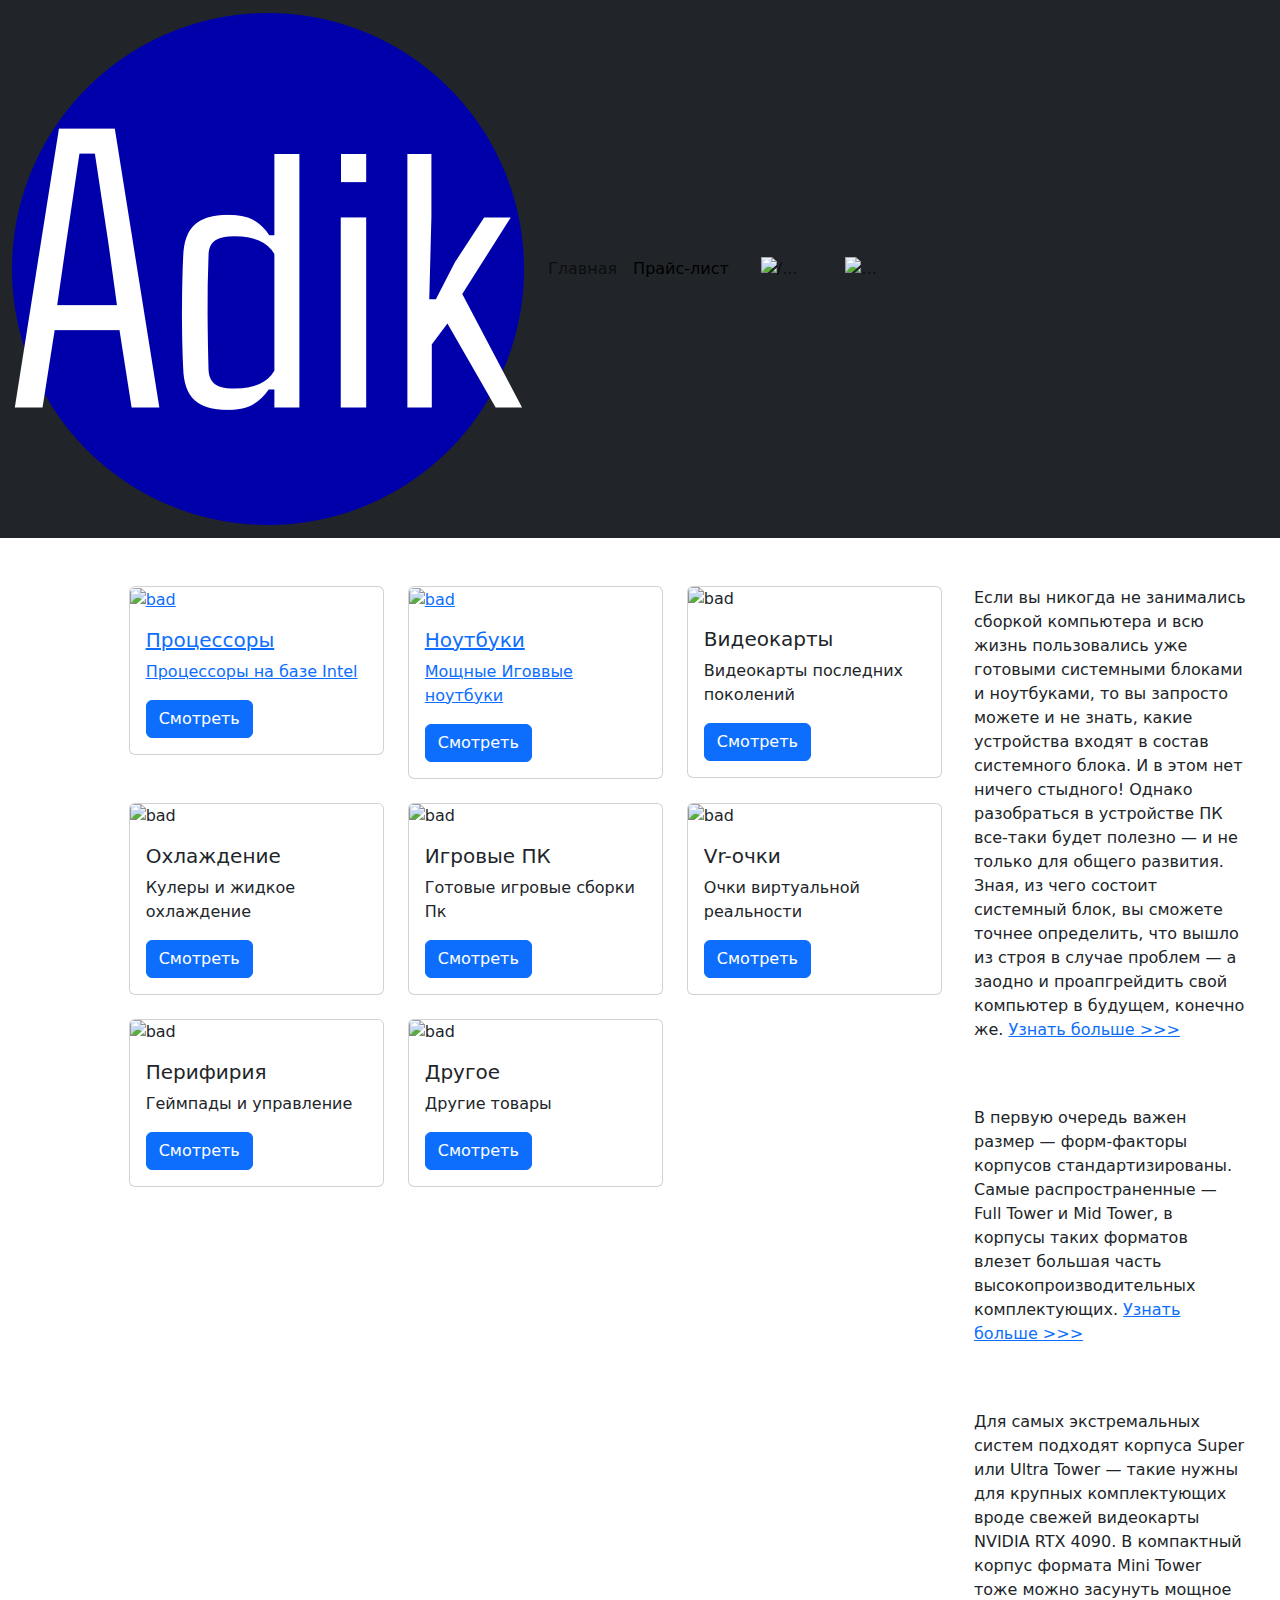
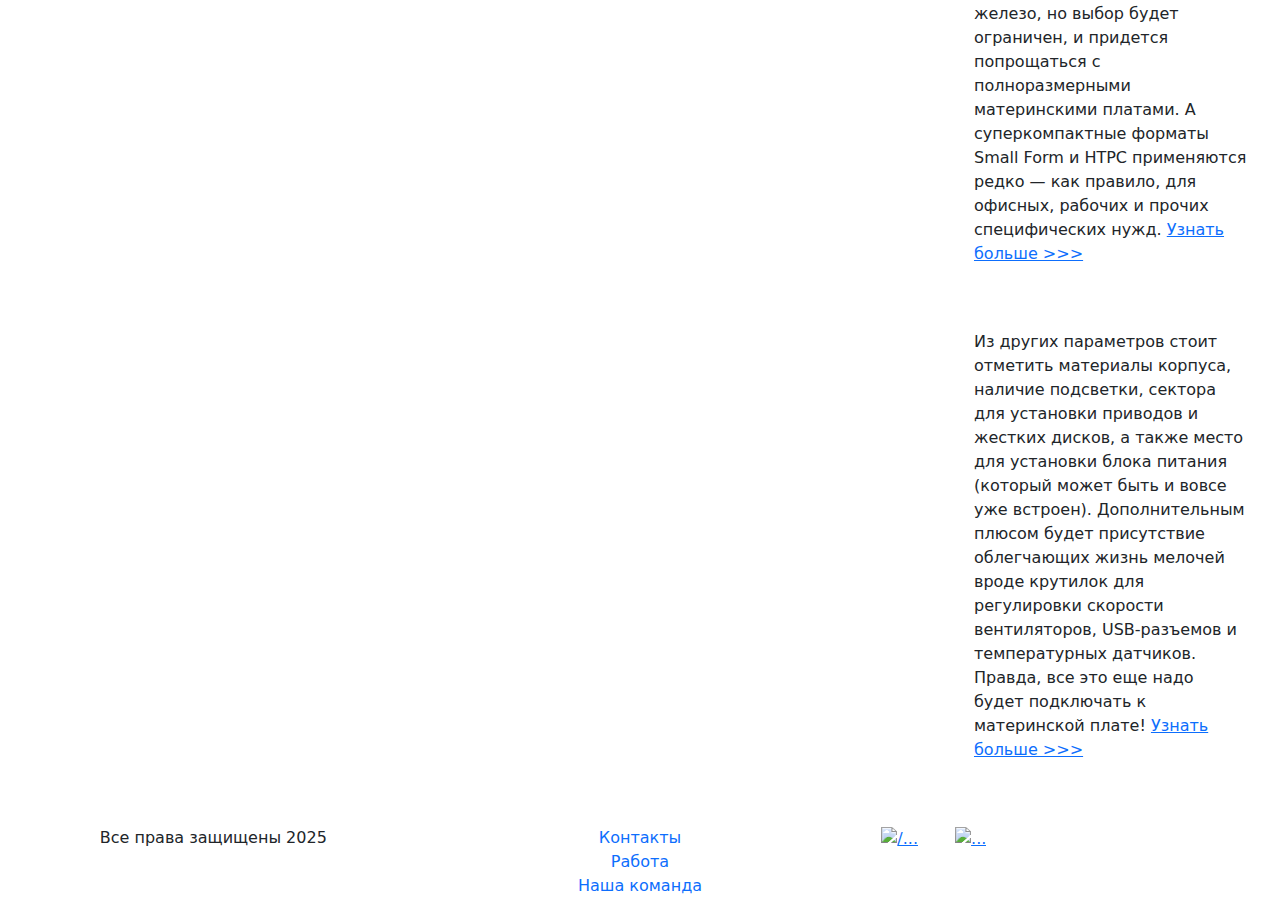
==== pricing.html @ e3159542 "Add files via upload" ====
<!DOCTYPE html>
<html lang="ru">

<head>
  <meta charset="UTF-8">
  <meta name="viewport" content="width=
    , initial-scale=1.0">
  <title>Document</title>
  <link href="https://cdn.jsdelivr.net/npm/bootstrap@5.3.3/dist/css/bootstrap.min.css" rel="stylesheet"
    integrity="sha384-QWTKZyjpPEjISv5WaRU9OFeRpok6YctnYmDr5pNlyT2bRjXh0JMhjY6hW+ALEwIH" crossorigin="anonymous">
  <link rel="stylesheet" href="source/styles/mycss.css">

</head>

<body>
  <header>
    <!-- просто для удобства типо шапка  -->
    <nav class="navbar navbar-expand-lg bg-dark">
      <div class="container-fluid">
        <a class="navbar-brand" href="/"><img src="source/files/android-chrome-512x512.png" alt=""></a>
        <button class="navbar-toggler" type="button" data-bs-toggle="collapse" data-bs-target="#navbarNav"
          aria-controls="navbarNav" aria-expanded="false" aria-label="Toggle navigation">
          <span class="navbar-toggler-icon"></span>
        </button>
        <div class="collapse navbar-collapse" id="navbarNav">
          <ul class="navbar-nav">
            <li class="nav-item">
              <a class="nav-link " aria-current="page" href="/">Главная</a>
            </li>
            <li class="nav-item">
              <a class="nav-link active" href="pricing.html">Прайс-лист</a>
            </li>
          
            <li class="nav-item">
              <a class="nav-link" href="https://www.youtube.com/">
                <img style="width: 35px; margin-inline: 1em; ;" src="source/images/yt.png" alt="/...">
              </a>
            </li>
            <li class="nav-item">
              <a class="nav-link" href="https://t.me/Justspectr57">
                <img style="width: 25px; margin-inline: 1em; ;" src="source/images/tg.png" alt="...">
              </a>
            </li>
          </ul>
        </div>
      </div>
    </nav>
  </header>

  <section>
    <div class=".container-fluid m-4">
      <!-- m-4 озночает margin(отсуп)от всего этого контейнера во все стороны отсуп 4 -->
      <div class="row">
        <div class="col-lg-1">

        </div>
        <!-- боковой отступ -->
        <div class="col-lg-8 col-md-12">
          <div class="row">
            <div class="col-lg-4 col-md-6 mt-4">
              <div class="card">
                <a href="#"><img src="source/images/cpu.png" class="card-img-top" alt="bad"></a>
                <div class="card-body">
                  <h5 class="card-title"><a href="#">Процессоры</a></h5>
                  <p class="card-text"><a href="#"> Процессоры на базе Intel</a>
                  </p>
                  <a href="#" class="btn btn-primary">Смотреть</a>
                </div>
              </div>
            </div>

            <div class="col-lg-4 col-md-6 mt-4">
              <div class="card">
                <a href="#"><img src="source/images/laptop.png" class="card-img-top" alt="bad"></a>
                <div class="card-body">
                  <h5 class="card-title"><a href="#">Ноутбуки</a></h5>
                  <p class="card-text"><a href="#">Мощные Иговвые ноутбуки</a>
                  </p>
                  <a href="#" class="fpw btn btn-primary">Смотреть</a>
                </div>
              </div>
            </div>



            <div class="col-lg-4 col-md-6 mt-4">
              <div class="card">
                <img src="source/images/gpu.png" class="card-img-top" alt="bad">
                <div class="card-body">
                  <h5 class="card-title">Видеокарты</h5>
                  <p class="card-text">Видеокарты последних поколений
                  </p>
                  <a href="#" class="btn btn-primary">Смотреть</a>
                </div>
              </div>
            </div>

            <div class="col-lg-4 col-md-6 mt-4">
              <div class="card">
                <img src="source/images/other.png" class="card-img-top" alt="bad">
                <div class="card-body">
                  <h5 class="card-title">Охлаждение</h5>
                  <p class="card-text">Кулеры и жидкое охлаждение
                  </p>
                  <a href="#" class="btn btn-primary">Смотреть</a>
                </div>
              </div>
            </div>

            <div class="col-lg-4 col-md-6 mt-4">
              <div class="card">
                <img src="source/images/gaming pc.png" class="card-img-top" alt="bad">
                <div class="card-body">
                  <h5 class="card-title">Игровые ПК</h5>
                  <p class="card-text">Готовые игровые сборки Пк
                  </p>
                  <a href="#" class="btn btn-primary">Смотреть</a>
                </div>
              </div>
            </div>

            <div class="col-lg-4 col-md-6 mt-4">
              <div class="card">
                <img src="source/images/vr.png" class="card-img-top" alt="bad">
                <div class="card-body">
                  <h5 class="card-title">Vr-очки</h5>
                  <p class="card-text">Очки виртуальной реальности
                  </p>
                  <a href="#" class="fpw2 btn btn-primary">Смотреть</a>
                </div>
              </div>
            </div>

            <div class="col-lg-4 col-md-6 mt-4">
              <div class="card">
                <img src="source/images/controller.png" class="card-img-top" alt="bad">
                <div class="card-body">
                  <h5 class="card-title">Перифирия</h5>
                  <p class="card-text">Геймпады и управление
                  </p>
                  <a href="#" class="btn btn-primary">Смотреть</a>
                </div>
              </div>
            </div>

            <div class="col-lg-4 col-md-6 mt-4">
              <div class="card">
                <img src="source/images/acc.png" class="card-img-top" alt="bad">
                <div class="card-body">
                  <h5 class="card-title">Другое</h5>
                  <p class="card-text">Другие товары
                  </p>
                  <a href="#" class="btn btn-primary">Смотреть</a>
                </div>
              </div>
            </div>



            <!-- lg-4 озночает что на широких экран 1 столбец будет занимать 4 доли из 12.  col-mg-6- озночает будет занимать 6 долей из 12 на планеште -->
          </div>


        </div>
        <!-- контент посередине 8 долей из 12 -->

        <!-- правая боков.навиг панель  -->
        <div class="col-lg-3 col-md-12">
          <div class="row px-2">
            <div class="col-lg-12 sidebar my-4">
              <p>Если вы никогда не занимались сборкой компьютера и всю жизнь пользовались уже готовыми системными
                блоками и ноутбуками, то вы запросто можете и не знать, какие устройства входят в состав системного
                блока. И в этом нет ничего стыдного! Однако разобраться в устройстве ПК все-таки будет полезно — и не
                только для общего развития. Зная, из чего состоит системный блок, вы сможете точнее определить, что
                вышло из строя в случае проблем — а заодно и проапгрейдить свой компьютер в будущем, конечно же. <a
                  href="https://ru.wikipedia.org/wiki/%D0%9F%D0%B5%D1%80%D1%81%D0%BE%D0%BD%D0%B0%D0%BB%D1%8C%D0%BD%D1%8B%D0%B9_%D0%BA%D0%BE%D0%BC%D0%BF%D1%8C%D1%8E%D1%82%D0%B5%D1%80">Узнать больше >>> </a></p>
            </div>

            <div class="col-lg-12 sidebar my-4">
              <p>В первую очередь важен размер — форм-факторы корпусов стандартизированы. Самые распространенные — Full
                Tower и Mid Tower, в корпусы таких форматов влезет большая часть высокопроизводительных комплектующих.
                <a href="https://ru.wikipedia.org/wiki/%D0%9F%D0%B5%D1%80%D1%81%D0%BE%D0%BD%D0%B0%D0%BB%D1%8C%D0%BD%D1%8B%D0%B9_%D0%BA%D0%BE%D0%BC%D0%BF%D1%8C%D1%8E%D1%82%D0%B5%D1%80">Узнать больше >>> </a>
              </p>
            </div>

            <div class="col-lg-12 sidebar my-4">
              <p>Для самых экстремальных систем подходят корпуса Super или Ultra Tower — такие нужны для крупных
                комплектующих вроде свежей видеокарты NVIDIA RTX 4090. В компактный корпус формата Mini Tower тоже можно
                засунуть мощное железо, но выбор будет ограничен, и придется попрощаться с полноразмерными материнскими
                платами. А суперкомпактные форматы Small Form и HTPC применяются редко — как правило, для офисных,
                рабочих и прочих специфических нужд.
                <a href="https://ru.wikipedia.org/wiki/%D0%9F%D0%B5%D1%80%D1%81%D0%BE%D0%BD%D0%B0%D0%BB%D1%8C%D0%BD%D1%8B%D0%B9_%D0%BA%D0%BE%D0%BC%D0%BF%D1%8C%D1%8E%D1%82%D0%B5%D1%80">Узнать
                  больше >>> </a>
              </p>
            </div>

            <div class="col-lg-12 sidebar my-4">
              <p>Из других параметров стоит отметить материалы корпуса, наличие подсветки, сектора для установки
                приводов и жестких дисков, а также место для установки блока питания (который может быть и вовсе уже
                встроен). Дополнительным плюсом будет присутствие облегчающих жизнь мелочей вроде крутилок для
                регулировки скорости вентиляторов, USB-разъемов и температурных датчиков. Правда, все это еще надо будет
                подключать к материнской плате!
                <a href="https://ru.wikipedia.org/wiki/%D0%9F%D0%B5%D1%80%D1%81%D0%BE%D0%BD%D0%B0%D0%BB%D1%8C%D0%BD%D1%8B%D0%B9_%D0%BA%D0%BE%D0%BC%D0%BF%D1%8C%D1%8E%D1%82%D0%B5%D1%80">Узнать
                  больше >>> </a>
              </p>
            </div>
          </div>

        </div>



        <!-- делим боковую панель так же на 12 чаасстей  -->
      </div>

    </div>

    </div>

  </section>

  <footer class="mt-4">
    <div class="container-fluid">
      <div class="row">
        <div class="col-lg-4 col-md-12 footer-text text-center">
          <p>Все права защищены 2025</p>
        </div>
        <div class="col-lg-4 col-md-12 footer-text text-center ">
          <a href="https://t.me/Justspectr57" style="text-decoration: none;" >
            <p>Контакты<br>Работа<br>Наша команда</p>
          </a>
        </div>
        <div class="col-lg-4 col-md-12 media-links">
          <a href="https://www.youtube.com/"><img style="width: 40px; margin-inline: 1em; ;" src="source/images/yt.png" alt="/..."></a>
          <a href="https://t.me/Justspectr57"><img style="width: 40px; margin-inline: 1em; ;" src="source/images/tg.png" alt="..."></a>
          <!-- img style можно указать размер отображения картинок -->
        </div>
      </div>
    </div>
  </footer>

  <script src="https://cdn.jsdelivr.net/npm/bootstrap@5.3.3/dist/js/bootstrap.bundle.min.js"
    integrity="sha384-YvpcrYf0tY3lHB60NNkmXc5s9fDVZLESaAA55NDzOxhy9GkcIdslK1eN7N6jIeHz"
    crossorigin="anonymous"></script>
</body>

</html>
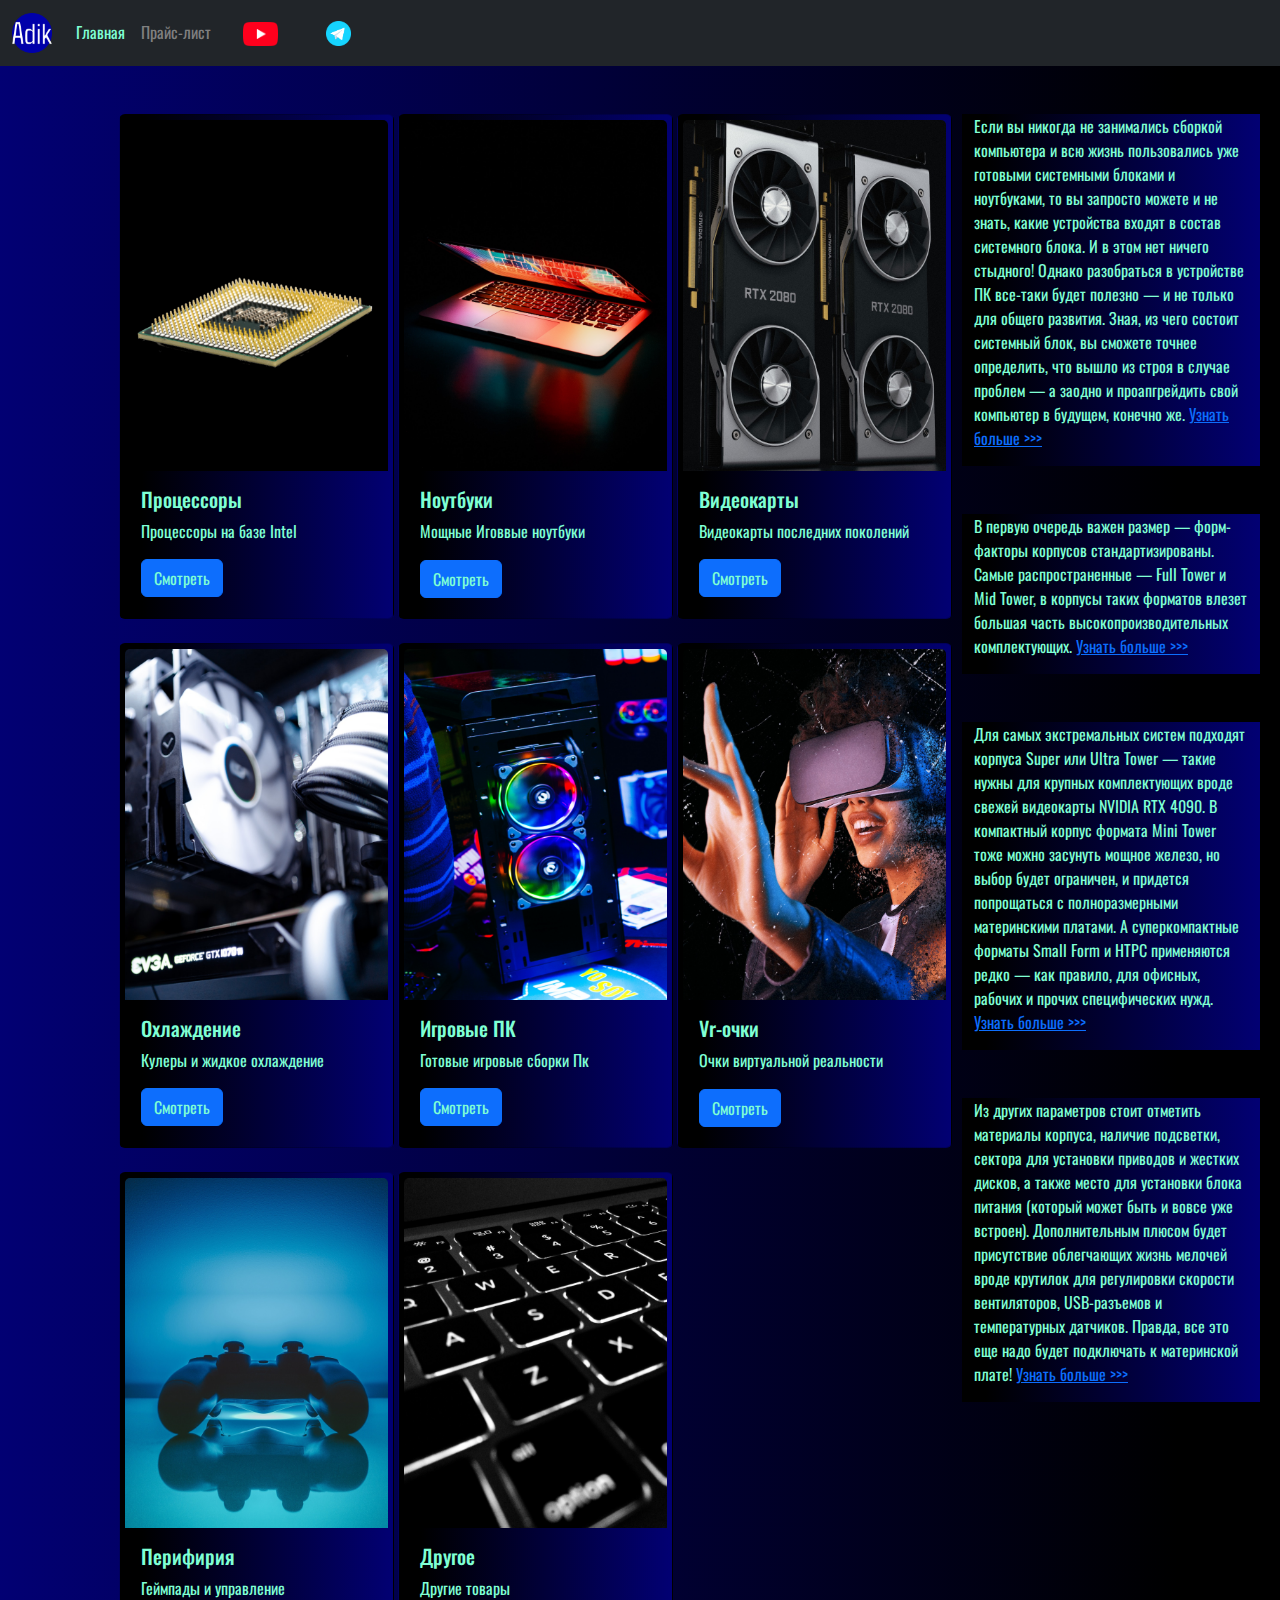
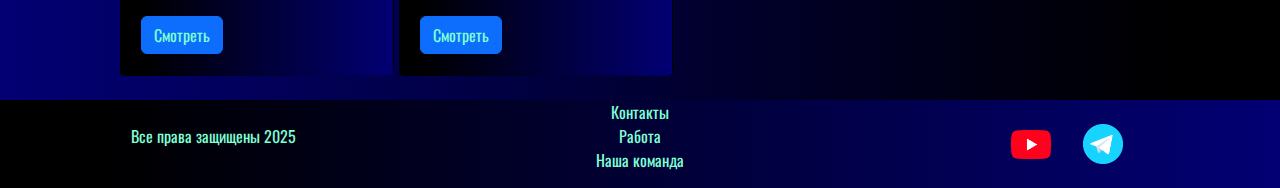
==== commit c3a6c875: "Update pricing.html" ====
--- a/pricing.html
+++ b/pricing.html
@@ -5,7 +5,7 @@
   <meta charset="UTF-8">
   <meta name="viewport" content="width=
     , initial-scale=1.0">
-  <title>Document</title>
+  <title>Pricing</title>
   <link href="https://cdn.jsdelivr.net/npm/bootstrap@5.3.3/dist/css/bootstrap.min.css" rel="stylesheet"
     integrity="sha384-QWTKZyjpPEjISv5WaRU9OFeRpok6YctnYmDr5pNlyT2bRjXh0JMhjY6hW+ALEwIH" crossorigin="anonymous">
   <link rel="stylesheet" href="source/styles/mycss.css">
@@ -64,7 +64,7 @@
                   <h5 class="card-title"><a href="#">Процессоры</a></h5>
                   <p class="card-text"><a href="#"> Процессоры на базе Intel</a>
                   </p>
-                  <a href="#" class="btn btn-primary">Смотреть</a>
+                  <a href="https://ru.wikipedia.org/wiki/%D0%A6%D0%B5%D0%BD%D1%82%D1%80%D0%B0%D0%BB%D1%8C%D0%BD%D1%8B%D0%B9_%D0%BF%D1%80%D0%BE%D1%86%D0%B5%D1%81%D1%81%D0%BE%D1%80" class="btn btn-primary">Смотреть</a>
                 </div>
               </div>
             </div>
@@ -76,7 +76,7 @@
                   <h5 class="card-title"><a href="#">Ноутбуки</a></h5>
                   <p class="card-text"><a href="#">Мощные Иговвые ноутбуки</a>
                   </p>
-                  <a href="#" class="fpw btn btn-primary">Смотреть</a>
+                  <a href="https://ru.wikipedia.org/wiki/%D0%9D%D0%BE%D1%83%D1%82%D0%B1%D1%83%D0%BA" class="fpw btn btn-primary">Смотреть</a>
                 </div>
               </div>
             </div>
@@ -90,7 +90,7 @@
                   <h5 class="card-title">Видеокарты</h5>
                   <p class="card-text">Видеокарты последних поколений
                   </p>
-                  <a href="#" class="btn btn-primary">Смотреть</a>
+                  <a href="https://ru.wikipedia.org/wiki/%D0%92%D0%B8%D0%B4%D0%B5%D0%BE%D0%BA%D0%B0%D1%80%D1%82%D0%B0" class="btn btn-primary">Смотреть</a>
                 </div>
               </div>
             </div>
@@ -102,7 +102,7 @@
                   <h5 class="card-title">Охлаждение</h5>
                   <p class="card-text">Кулеры и жидкое охлаждение
                   </p>
-                  <a href="#" class="btn btn-primary">Смотреть</a>
+                  <a href="https://ru.wikipedia.org/wiki/%D0%A1%D0%B8%D1%81%D1%82%D0%B5%D0%BC%D0%B0_%D0%BE%D1%85%D0%BB%D0%B0%D0%B6%D0%B4%D0%B5%D0%BD%D0%B8%D1%8F_%D0%BA%D0%BE%D0%BC%D0%BF%D1%8C%D1%8E%D1%82%D0%B5%D1%80%D0%B0" class="btn btn-primary">Смотреть</a>
                 </div>
               </div>
             </div>
@@ -114,7 +114,7 @@
                   <h5 class="card-title">Игровые ПК</h5>
                   <p class="card-text">Готовые игровые сборки Пк
                   </p>
-                  <a href="#" class="btn btn-primary">Смотреть</a>
+                  <a href="https://ru.wikipedia.org/wiki/%D0%9A%D0%BE%D0%BC%D0%BF%D1%8C%D1%8E%D1%82%D0%B5%D1%80" class="btn btn-primary">Смотреть</a>
                 </div>
               </div>
             </div>
@@ -126,7 +126,7 @@
                   <h5 class="card-title">Vr-очки</h5>
                   <p class="card-text">Очки виртуальной реальности
                   </p>
-                  <a href="#" class="fpw2 btn btn-primary">Смотреть</a>
+                  <a href="https://ru.wikipedia.org/wiki/%D0%92%D0%B8%D1%80%D1%82%D1%83%D0%B0%D0%BB%D1%8C%D0%BD%D0%B0%D1%8F_%D1%80%D0%B5%D0%B0%D0%BB%D1%8C%D0%BD%D0%BE%D1%81%D1%82%D1%8C" class="fpw2 btn btn-primary">Смотреть</a>
                 </div>
               </div>
             </div>
@@ -138,7 +138,7 @@
                   <h5 class="card-title">Перифирия</h5>
                   <p class="card-text">Геймпады и управление
                   </p>
-                  <a href="#" class="btn btn-primary">Смотреть</a>
+                  <a href="https://ru.wikipedia.org/wiki/%D0%9F%D0%B5%D1%80%D0%B8%D1%84%D0%B5%D1%80%D0%B8%D0%B9%D0%BD%D0%BE%D0%B5_%D1%83%D1%81%D1%82%D1%80%D0%BE%D0%B9%D1%81%D1%82%D0%B2%D0%BE" class="btn btn-primary">Смотреть</a>
                 </div>
               </div>
             </div>
@@ -150,7 +150,7 @@
                   <h5 class="card-title">Другое</h5>
                   <p class="card-text">Другие товары
                   </p>
-                  <a href="#" class="btn btn-primary">Смотреть</a>
+                  <a href="https://ru.wikipedia.org/wiki/%D0%9A%D0%BE%D0%BC%D0%BF%D1%8C%D1%8E%D1%82%D0%B5%D1%80" class="btn btn-primary">Смотреть</a>
                 </div>
               </div>
             </div>
@@ -244,4 +244,4 @@
     crossorigin="anonymous"></script>
 </body>
 
-</html>+</html>
--- a/source/styles/mycss.css
+++ b/source/styles/mycss.css
@@ -0,0 +1,128 @@
+@import url(https://fonts.googleapis.com/css?family=Oswald&display=swap
+);
+/* подклбчения шрифта из гугла  */
+
+body {
+    background: linear-gradient(90deg, #020073 0%, #000000 92%);
+    font-family: Oswald, serif;
+    /* выбор шрифта для всего бади */
+}
+p {
+    color:aquamarine ;
+}
+.nav-link {
+    color: aquamarine;
+}
+.navbar-nav .nav-link.active {
+    color:grey
+}
+
+.navbar-brand img {
+width: 40px;
+}
+.navbar-toggler {
+    background-color: grey;
+}
+/* цвет бургера */
+
+#navbarNav {
+       
+      a:hover {
+        color: white;
+        background-color: black;
+      }
+}
+
+.sidebar {
+    color: aquamarine;
+    background: linear-gradient(270deg, #020073 0%, #000000 92%);
+
+}
+.card {
+    background: linear-gradient(270deg, #020073 0%, #000000 92%);
+    color: aquamarine;
+
+}
+
+.card a {
+    text-decoration: none;
+    color: aquamarine;
+
+}
+
+.slide-text, 
+.footer-text {
+    color: aquamarine;
+    margin: auto auto;
+    /* означает что и по горизантли и вертикали задать центральноеп положение внуткри контейнера
+      */
+}
+
+footer , .btn-outline-primary {
+    background: linear-gradient(270deg, #020073 0%, #000000 92%);
+    
+}
+.call-anim {
+    animation: call 2s ease 0s infinite normal forwards;
+}
+
+@keyframes call {
+	0%,
+	100% {
+		transform: translateX(0%);
+		transform-origin: 50% 50%;
+	}
+
+	15% {
+		transform: translateX(-30px) rotate(-6deg);
+	}
+
+	30% {
+		transform: translateX(15px) rotate(6deg);
+	}
+
+	45% {
+		transform: translateX(-15px) rotate(-3.6deg);
+	}
+
+	60% {
+		transform: translateX(9px) rotate(2.4deg);
+	}
+
+	75% {
+		transform: translateX(-6px) rotate(-1.2deg);
+	}
+}
+
+@media (max-width: 755px) {
+    .carousel-indicators {
+        display: none;
+    }
+
+}
+
+.media-links {
+    display: flex;
+    justify-content: center;
+    align-items: center;
+
+}
+/* text-center-встроенный в бустрап команда можно пририсывать к кла */
+
+.card {
+    margin: 4px;
+    padding: 5px;
+    height: 100%;
+    display: flex;
+    flex-direction: column;
+    margin: 0 -10px;
+}
+.fpw
+     { 
+        position: absolute; 
+        bottom: 20px; 
+       }
+.fpw2 {
+    position: absolute; 
+    bottom: 20px; 
+}
